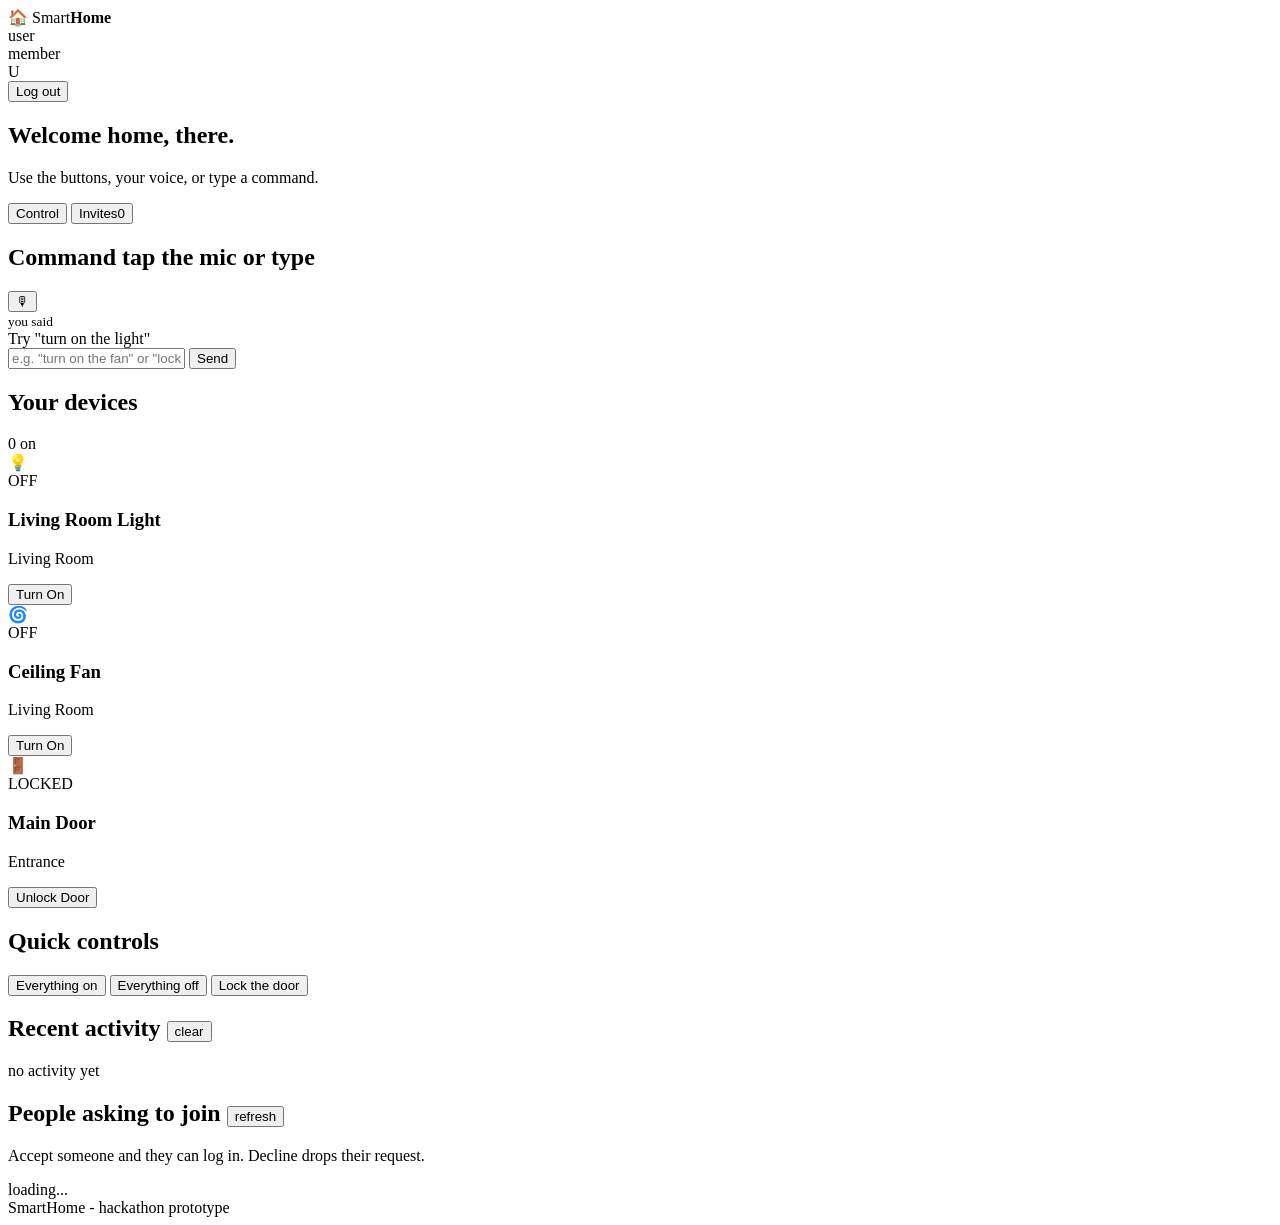
==== web/dashboard.html @ 812719f2 "everything here" ====
<!DOCTYPE html>
<html lang="en">
<head>
  <meta charset="UTF-8">
  <meta name="viewport" content="width=device-width, initial-scale=1.0">
  <title>SmartHome - dashboard</title>
  <link rel="stylesheet" href="/style.css">
</head>
<body class="dark">
<div class="wrap">

  <header>
    <div class="brand">🏠 Smart<b>Home</b></div>
    <div class="who">
      <div>
        <div class="name" id="who">user</div>
        <div class="role" id="role">member</div>
      </div>
      <div class="avatar" id="avatar">U</div>
      <button id="logout">Log out</button>
    </div>
  </header>

  <section class="welcome">
    <h1>Welcome home, <span id="welcomeName">there</span>.</h1>
    <p>Use the buttons, your voice, or type a command.</p>
  </section>

  <nav class="tabs">
    <button class="tab active" data-tab="control">Control</button>
    <button class="tab" data-tab="invites">Invites<span class="badge" id="inviteBadge">0</span></button>
  </nav>

  <!-- CONTROL -->
  <div class="page active" id="page-control">

    <section class="panel">
      <h2>Command <span class="hint" id="micStatus">tap the mic or type</span></h2>
      <div class="voice">
        <button class="mic" id="mic" title="Speak a command">🎙</button>
        <div class="voice-info">
          <small>you said</small>
          <div class="heard" id="heard">Try "turn on the light"</div>
        </div>
      </div>
      <form class="cmd-row" id="cmdForm">
        <input class="field" id="cmdInput" type="text" autocomplete="off"
               placeholder='e.g. "turn on the fan" or "lock the door"'>
        <button type="submit">Send</button>
      </form>
      <div class="status" id="status"></div>
      <div class="voice-note" id="voiceNote"></div>
    </section>

    <div class="strip"><h2>Your devices</h2><span id="deviceCount">0 on</span></div>

    <section class="devices">
      <article class="device">
        <div class="device-top"><div class="device-icon">💡</div><div class="state" id="lightState">OFF</div></div>
        <h3>Living Room Light</h3><p>Living Room</p>
        <button id="lightBtn">Turn On</button>
      </article>
      <article class="device">
        <div class="device-top"><div class="device-icon">🌀</div><div class="state" id="fanState">OFF</div></div>
        <h3>Ceiling Fan</h3><p>Living Room</p>
        <button id="fanBtn">Turn On</button>
      </article>
      <article class="device">
        <div class="device-top"><div class="device-icon">🚪</div><div class="state on" id="doorState">LOCKED</div></div>
        <h3>Main Door</h3><p>Entrance</p>
        <button id="doorBtn">Unlock Door</button>
      </article>
    </section>

    <section class="panel">
      <h2>Quick controls</h2>
      <div class="quick">
        <button id="allOn">Everything on</button>
        <button id="allOff">Everything off</button>
        <button id="lockDoor">Lock the door</button>
      </div>
    </section>

    <section class="panel">
      <h2>Recent activity <button class="textbtn" id="clearLog">clear</button></h2>
      <div id="log"><div class="empty">no activity yet</div></div>
    </section>

  </div>

  <!-- INVITES -->
  <div class="page" id="page-invites">
    <section class="panel">
      <h2>People asking to join <button class="textbtn" id="refreshInvites">refresh</button></h2>
      <p class="hint" id="inviteNote">Accept someone and they can log in. Decline drops their request.</p>
      <div id="pending" style="margin-top:12px;"><div class="empty">loading...</div></div>
    </section>
  </div>

  <footer>SmartHome - hackathon prototype</footer>

</div>

<script src="/dashboard.js"></script>
</body>
</html>
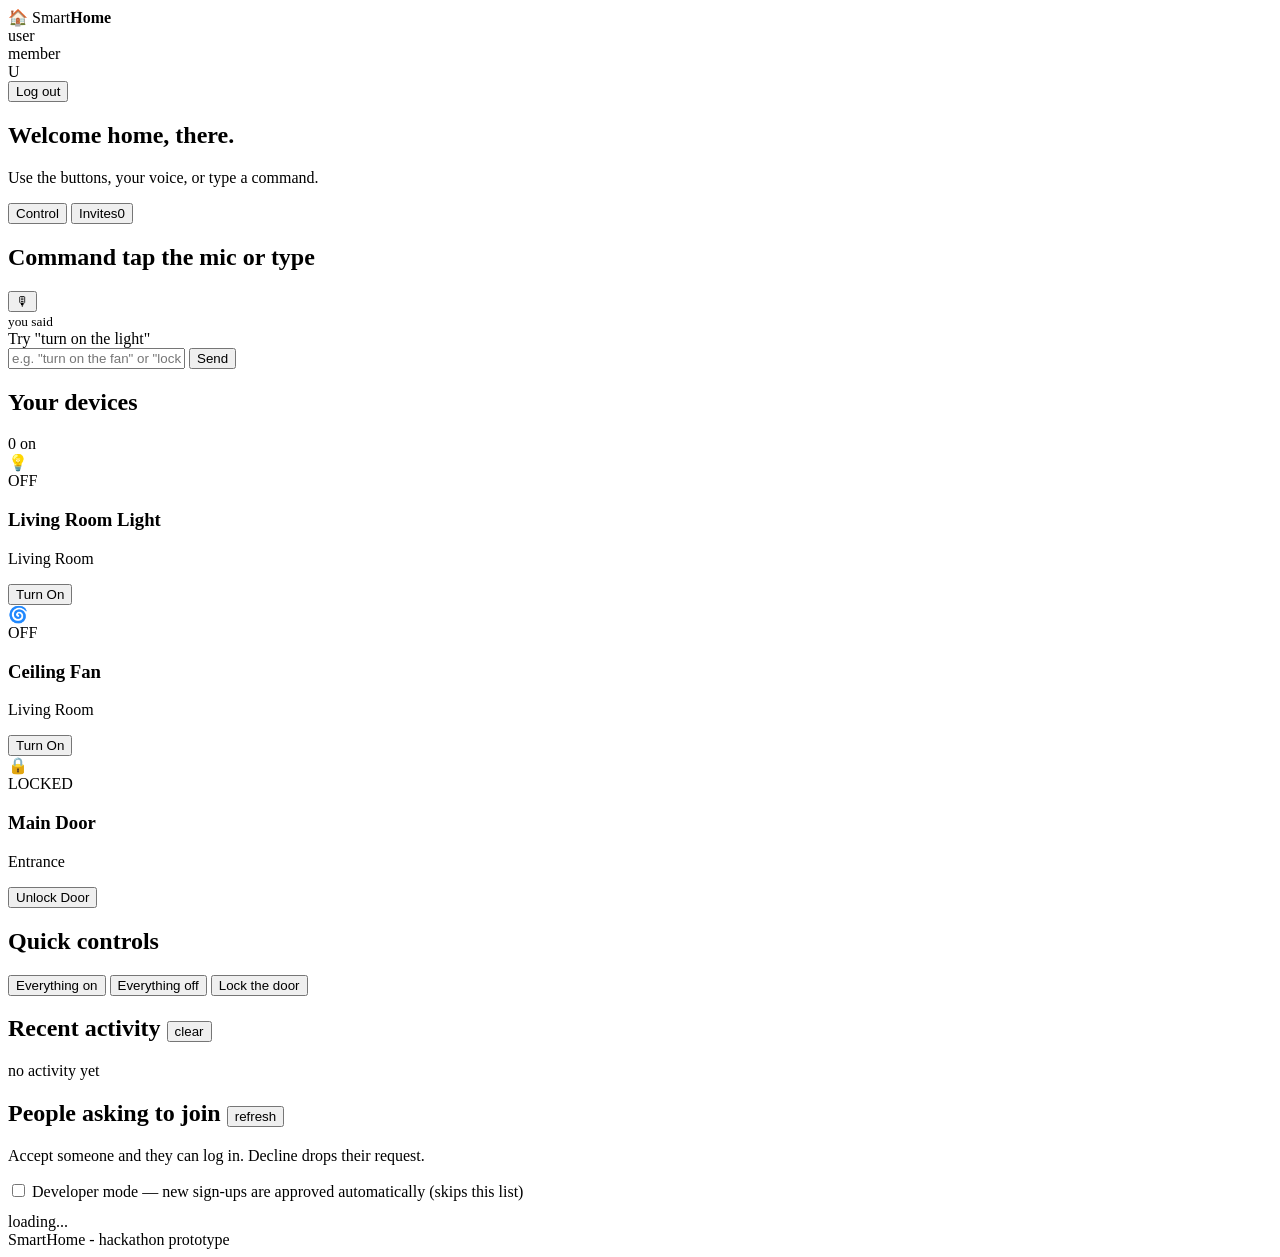
==== commit c505907f: "update" ====
--- a/web/dashboard.html
+++ b/web/dashboard.html
@@ -55,18 +55,18 @@
     <div class="strip"><h2>Your devices</h2><span id="deviceCount">0 on</span></div>
 
     <section class="devices">
-      <article class="device">
-        <div class="device-top"><div class="device-icon">💡</div><div class="state" id="lightState">OFF</div></div>
+      <article class="device" id="lightCard">
+        <div class="device-top"><div class="device-icon" id="lightIcon">💡</div><div class="state" id="lightState">OFF</div></div>
         <h3>Living Room Light</h3><p>Living Room</p>
         <button id="lightBtn">Turn On</button>
       </article>
-      <article class="device">
-        <div class="device-top"><div class="device-icon">🌀</div><div class="state" id="fanState">OFF</div></div>
+      <article class="device" id="fanCard">
+        <div class="device-top"><div class="device-icon" id="fanIcon">🌀</div><div class="state" id="fanState">OFF</div></div>
         <h3>Ceiling Fan</h3><p>Living Room</p>
         <button id="fanBtn">Turn On</button>
       </article>
-      <article class="device">
-        <div class="device-top"><div class="device-icon">🚪</div><div class="state on" id="doorState">LOCKED</div></div>
+      <article class="device locked" id="doorCard">
+        <div class="device-top"><div class="device-icon" id="doorIcon">🔒</div><div class="state on" id="doorState">LOCKED</div></div>
         <h3>Main Door</h3><p>Entrance</p>
         <button id="doorBtn">Unlock Door</button>
       </article>
@@ -93,6 +93,10 @@
     <section class="panel">
       <h2>People asking to join <button class="textbtn" id="refreshInvites">refresh</button></h2>
       <p class="hint" id="inviteNote">Accept someone and they can log in. Decline drops their request.</p>
+      <label class="devmode">
+        <input type="checkbox" id="devToggle">
+        <span>Developer mode &mdash; new sign-ups are approved automatically (skips this list)</span>
+      </label>
       <div id="pending" style="margin-top:12px;"><div class="empty">loading...</div></div>
     </section>
   </div>
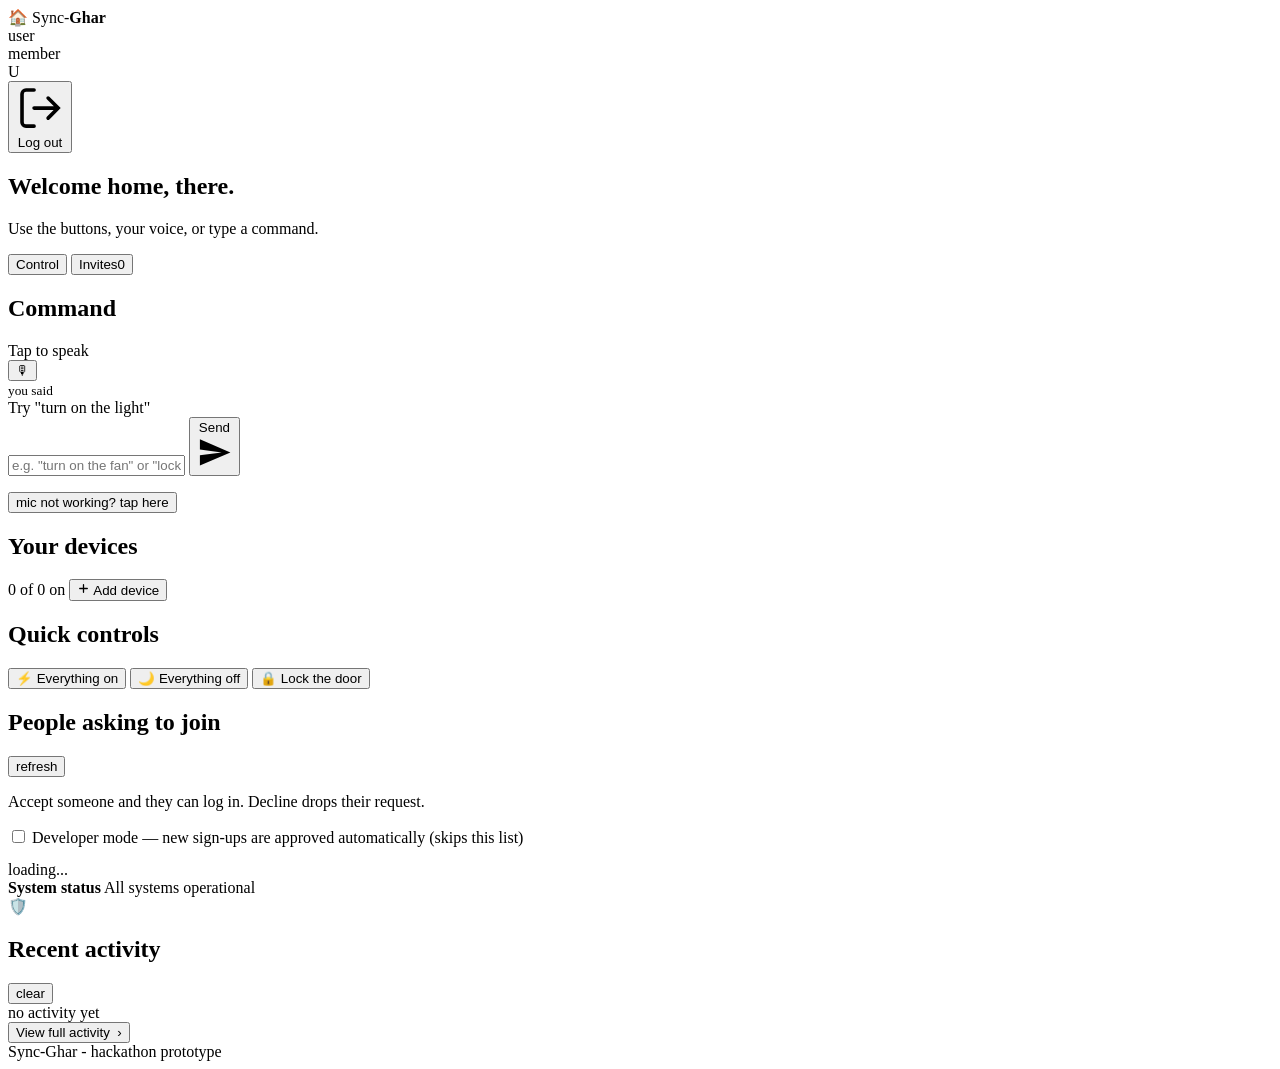
==== commit 094a5323: "everything" ====
--- a/web/dashboard.html
+++ b/web/dashboard.html
@@ -3,21 +3,27 @@
 <head>
   <meta charset="UTF-8">
   <meta name="viewport" content="width=device-width, initial-scale=1.0">
-  <title>SmartHome - dashboard</title>
+  <title>Sync-Ghar - dashboard</title>
   <link rel="stylesheet" href="/style.css">
 </head>
 <body class="dark">
 <div class="wrap">
 
   <header>
-    <div class="brand">🏠 Smart<b>Home</b></div>
+    <div class="brand">🏠 Sync-<b>Ghar</b></div>
+    <div class="header-sp"></div>
     <div class="who">
       <div>
         <div class="name" id="who">user</div>
         <div class="role" id="role">member</div>
       </div>
       <div class="avatar" id="avatar">U</div>
-      <button id="logout">Log out</button>
+      <button id="logout">
+        <svg viewBox="0 0 24 24" fill="none" stroke="currentColor" stroke-width="1.8" stroke-linecap="round">
+          <path d="M9 21H5a2 2 0 0 1-2-2V5a2 2 0 0 1 2-2h4M16 17l5-5-5-5M21 12H9"/>
+        </svg>
+        Log out
+      </button>
     </div>
   </header>
 
@@ -31,78 +37,153 @@
     <button class="tab" data-tab="invites">Invites<span class="badge" id="inviteBadge">0</span></button>
   </nav>
 
-  <!-- CONTROL -->
-  <div class="page active" id="page-control">
+  <div class="layout">
+    <main class="col-main">
 
-    <section class="panel">
-      <h2>Command <span class="hint" id="micStatus">tap the mic or type</span></h2>
-      <div class="voice">
-        <button class="mic" id="mic" title="Speak a command">🎙</button>
-        <div class="voice-info">
-          <small>you said</small>
-          <div class="heard" id="heard">Try "turn on the light"</div>
+      <!-- CONTROL -->
+      <div class="page active" id="page-control">
+
+        <section class="panel">
+          <div class="panel-head">
+            <h2>Command</h2>
+            <span class="hint tap" id="micStatus">Tap to speak</span>
+          </div>
+          <div class="voice">
+            <button class="mic" id="mic" title="Speak a command">🎙</button>
+            <div class="voice-info">
+              <small>you said</small>
+              <div class="heard" id="heard">Try "turn on the light"</div>
+            </div>
+          </div>
+          <form class="cmd-row" id="cmdForm">
+            <input class="field" id="cmdInput" type="text" autocomplete="off"
+                   placeholder='e.g. "turn on the fan" or "lock the door"'>
+            <button type="submit">
+              Send
+              <svg viewBox="0 0 24 24" fill="currentColor"><path d="M2 21l21-9L2 3v7l15 2-15 2z"/></svg>
+            </button>
+          </form>
+          <div class="status" id="status"></div>
+          <p class="voice-note" id="voiceNote"></p>
+          <button type="button" class="textbtn" id="voiceCheck">mic not working? tap here</button>
+        </section>
+
+        <div class="strip">
+          <h2>Your devices</h2>
+          <div class="strip-right">
+            <span id="deviceCount">0 of 0 on</span>
+            <button class="addbtn" id="addDeviceBtn">
+              <svg viewBox="0 0 24 24" width="13" height="13" fill="none" stroke="currentColor" stroke-width="2.4" stroke-linecap="round"><path d="M12 5v14M5 12h14"/></svg>
+              Add device
+            </button>
+          </div>
         </div>
+
+        <section class="devices" id="devices"></section>
+
+        <section class="panel">
+          <h2>Quick controls</h2>
+          <div class="quick">
+            <button id="allOn" class="q-on">⚡ Everything on</button>
+            <button id="allOff">🌙 Everything off</button>
+            <button id="lockDoor" class="q-lock">🔒 Lock the door</button>
+          </div>
+        </section>
+
       </div>
-      <form class="cmd-row" id="cmdForm">
-        <input class="field" id="cmdInput" type="text" autocomplete="off"
-               placeholder='e.g. "turn on the fan" or "lock the door"'>
-        <button type="submit">Send</button>
-      </form>
-      <div class="status" id="status"></div>
-      <div class="voice-note" id="voiceNote"></div>
-    </section>
 
-    <div class="strip"><h2>Your devices</h2><span id="deviceCount">0 on</span></div>
+      <!-- INVITES -->
+      <div class="page" id="page-invites">
+        <section class="panel">
+          <div class="panel-head">
+            <h2>People asking to join</h2>
+            <button class="textbtn" id="refreshInvites">refresh</button>
+          </div>
+          <p class="hint" id="inviteNote">Accept someone and they can log in. Decline drops their request.</p>
+          <label class="devmode">
+            <input type="checkbox" id="devToggle">
+            <span>Developer mode &mdash; new sign-ups are approved automatically (skips this list)</span>
+          </label>
+          <div id="pending" style="margin-top:14px;"><div class="empty">loading...</div></div>
+        </section>
+      </div>
 
-    <section class="devices">
-      <article class="device" id="lightCard">
-        <div class="device-top"><div class="device-icon" id="lightIcon">💡</div><div class="state" id="lightState">OFF</div></div>
-        <h3>Living Room Light</h3><p>Living Room</p>
-        <button id="lightBtn">Turn On</button>
-      </article>
-      <article class="device" id="fanCard">
-        <div class="device-top"><div class="device-icon" id="fanIcon">🌀</div><div class="state" id="fanState">OFF</div></div>
-        <h3>Ceiling Fan</h3><p>Living Room</p>
-        <button id="fanBtn">Turn On</button>
-      </article>
-      <article class="device locked" id="doorCard">
-        <div class="device-top"><div class="device-icon" id="doorIcon">🔒</div><div class="state on" id="doorState">LOCKED</div></div>
-        <h3>Main Door</h3><p>Entrance</p>
-        <button id="doorBtn">Unlock Door</button>
-      </article>
-    </section>
+    </main>
 
-    <section class="panel">
-      <h2>Quick controls</h2>
-      <div class="quick">
-        <button id="allOn">Everything on</button>
-        <button id="allOff">Everything off</button>
-        <button id="lockDoor">Lock the door</button>
-      </div>
-    </section>
+    <aside class="col-side">
+      <section class="panel status-card">
+        <div class="status-row">
+          <span class="dot"></span>
+          <div>
+            <b>System status</b>
+            <span id="sysStatus">All systems operational</span>
+          </div>
+          <div class="shield">🛡️</div>
+        </div>
+      </section>
 
-    <section class="panel">
-      <h2>Recent activity <button class="textbtn" id="clearLog">clear</button></h2>
-      <div id="log"><div class="empty">no activity yet</div></div>
-    </section>
-
+      <section class="panel activity-card">
+        <div class="panel-head">
+          <h2>Recent activity</h2>
+          <button class="textbtn" id="clearLog">clear</button>
+        </div>
+        <div id="log"><div class="empty">no activity yet</div></div>
+        <button class="view-all" id="viewAll">View full activity &nbsp;›</button>
+      </section>
+    </aside>
   </div>
 
-  <!-- INVITES -->
-  <div class="page" id="page-invites">
-    <section class="panel">
-      <h2>People asking to join <button class="textbtn" id="refreshInvites">refresh</button></h2>
-      <p class="hint" id="inviteNote">Accept someone and they can log in. Decline drops their request.</p>
-      <label class="devmode">
-        <input type="checkbox" id="devToggle">
-        <span>Developer mode &mdash; new sign-ups are approved automatically (skips this list)</span>
-      </label>
-      <div id="pending" style="margin-top:12px;"><div class="empty">loading...</div></div>
-    </section>
+  <footer>Sync-Ghar - hackathon prototype</footer>
+
+</div>
+
+<!-- add-device modal -->
+<div class="modal-back" id="addModal" hidden>
+  <div class="modal">
+    <h2>Add a device</h2>
+    <p class="msub">It shows up for everyone in the house right away.</p>
+    <form id="addForm" autocomplete="off">
+      <label for="dName">Name</label>
+      <input class="field" id="dName" type="text" required placeholder="e.g. Bedroom Lamp">
+
+      <label for="dRoom">Room</label>
+      <input class="field" id="dRoom" type="text" placeholder="e.g. Bedroom">
+
+      <label>Type</label>
+      <div class="seg" id="dType">
+        <button type="button" data-type="toggle" class="on">On / off</button>
+        <button type="button" data-type="lock">Lock</button>
+        <button type="button" data-type="dimmer">Dimmer</button>
+      </div>
+
+      <label>Icon</label>
+      <div class="icons" id="dIcons">
+        <button type="button" class="on">💡</button>
+        <button type="button">🌀</button>
+        <button type="button">🔒</button>
+        <button type="button">🔌</button>
+        <button type="button">📺</button>
+        <button type="button">🎵</button>
+        <button type="button">🔥</button>
+        <button type="button">❄️</button>
+        <button type="button">☕</button>
+        <button type="button">🪟</button>
+      </div>
+
+      <div class="note" id="addNote"></div>
+
+      <div class="modal-row">
+        <button type="button" class="ghost" id="addCancel">Cancel</button>
+        <button type="submit" class="btn-primary" id="addSubmit">Add device</button>
+      </div>
+    </form>
   </div>
+</div>
 
-  <footer>SmartHome - hackathon prototype</footer>
-
+<!-- shows while the mic is on -->
+<div class="listen-overlay listening" id="listenOverlay" hidden>
+  <span class="listen-dot"></span>
+  <span class="listen-text">Listening...</span>
 </div>
 
 <script src="/dashboard.js"></script>
